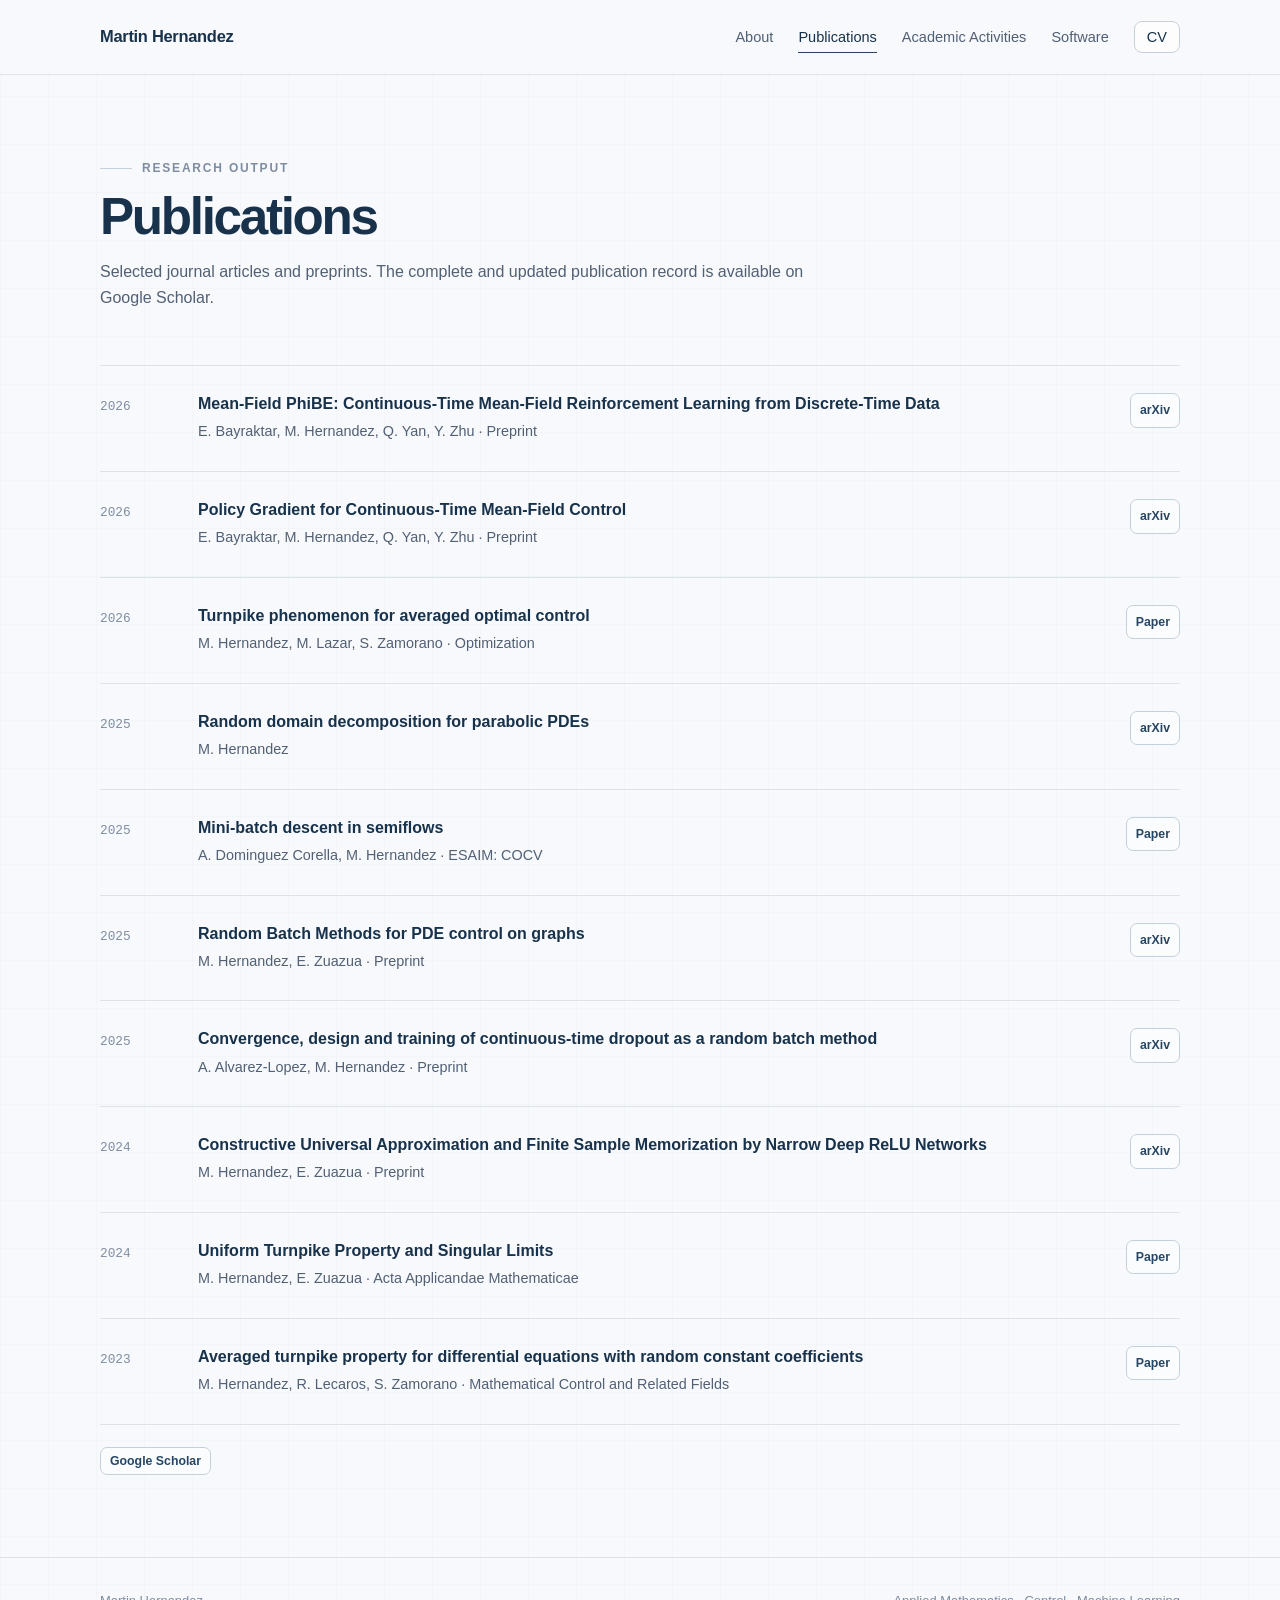
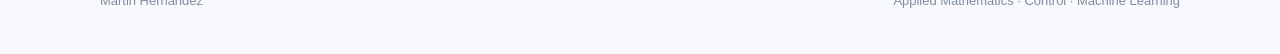
==== publications.html @ 1d77d6fb "Update style webpage" ====
<!DOCTYPE html><html lang="en"><head>
<meta charset="UTF-8"><meta name="viewport" content="width=device-width, initial-scale=1.0">
<meta name="description" content="Martin Hernandez — Applied Mathematics, Control, Machine Learning, and Reinforcement Learning.">
<title>Publications · Martin Hernandez</title><link rel="stylesheet" href="assets/style.css"></head><body><header class="site-header"><div class="site-shell nav">
<a class="brand" href="index.html">Martin Hernandez</a>
<button class="menu-button" aria-label="Open navigation" onclick="toggleMenu()">☰</button>
<ul class="nav-links" id="navLinks">
<li><a href="index.html#top">About</a></li>
<li><a href="publications.html" class="active">Publications</a></li>
<li><a href="academic-activities.html" >Academic Activities</a></li>
<li><a href="software.html" >Software</a></li>
<li><a class="nav-cv" href="https://github.com/Martinshs/Martinshs/blob/main/CV_MARTIN_HS.pdf" target="_blank" rel="noopener">CV</a></li>
</ul></div></header>
<main><div class="site-shell">
<section class="page-hero"><div class="eyebrow">Research output</div><h1>Publications</h1>
<p class="page-intro">Selected journal articles and preprints. The complete and updated publication record is available on Google Scholar.</p></section>
<section class="inner-content"><div class="publication-list">
<article class="publication"><div class="publication-year">2026</div><div><div class="publication-title">Mean-Field PhiBE: Continuous-Time Mean-Field Reinforcement Learning from Discrete-Time Data</div><div class="publication-meta">E. Bayraktar, M. Hernandez, Q. Yan, Y. Zhu · Preprint</div></div><div class="publication-links"><a href="https://arxiv.org/abs/2606.26498" target="_blank">arXiv</a></div></article>
<article class="publication"><div class="publication-year">2026</div><div><div class="publication-title">Policy Gradient for Continuous-Time Mean-Field Control</div><div class="publication-meta">E. Bayraktar, M. Hernandez, Q. Yan, Y. Zhu · Preprint</div></div><div class="publication-links"><a href="https://arxiv.org/abs/2605.20718" target="_blank">arXiv</a></div></article>
<article class="publication"><div class="publication-year">2026</div><div><div class="publication-title">Turnpike phenomenon for averaged optimal control</div><div class="publication-meta">M. Hernandez, M. Lazar, S. Zamorano · Optimization</div></div><div class="publication-links"><a href="https://www.tandfonline.com/doi/abs/10.1080/02331934.2026.2615776" target="_blank">Paper</a></div></article>
<article class="publication"><div class="publication-year">2025</div><div><div class="publication-title">Random domain decomposition for parabolic PDEs</div><div class="publication-meta">M. Hernandez</div></div><div class="publication-links"><a href="https://arxiv.org/abs/2508.21557" target="_blank">arXiv</a></div></article>
<article class="publication"><div class="publication-year">2025</div><div><div class="publication-title">Mini-batch descent in semiflows</div><div class="publication-meta">A. Dominguez Corella, M. Hernandez · ESAIM: COCV</div></div><div class="publication-links"><a href="https://www.esaim-cocv.org/articles/cocv/abs/2025/01/cocv240151/cocv240151.html" target="_blank">Paper</a></div></article>
<article class="publication"><div class="publication-year">2025</div><div><div class="publication-title">Random Batch Methods for PDE control on graphs</div><div class="publication-meta">M. Hernandez, E. Zuazua · Preprint</div></div><div class="publication-links"><a href="https://arxiv.org/abs/2506.11809" target="_blank">arXiv</a></div></article>
<article class="publication"><div class="publication-year">2025</div><div><div class="publication-title">Convergence, design and training of continuous-time dropout as a random batch method</div><div class="publication-meta">A. Alvarez-Lopez, M. Hernandez · Preprint</div></div><div class="publication-links"><a href="https://arxiv.org/abs/2510.13134" target="_blank">arXiv</a></div></article>
<article class="publication"><div class="publication-year">2024</div><div><div class="publication-title">Constructive Universal Approximation and Finite Sample Memorization by Narrow Deep ReLU Networks</div><div class="publication-meta">M. Hernandez, E. Zuazua · Preprint</div></div><div class="publication-links"><a href="https://arxiv.org/abs/2409.06555v2" target="_blank">arXiv</a></div></article>
<article class="publication"><div class="publication-year">2024</div><div><div class="publication-title">Uniform Turnpike Property and Singular Limits</div><div class="publication-meta">M. Hernandez, E. Zuazua · Acta Applicandae Mathematicae</div></div><div class="publication-links"><a href="https://link.springer.com/article/10.1007/s10440-024-00640-7" target="_blank">Paper</a></div></article>
<article class="publication"><div class="publication-year">2023</div><div><div class="publication-title">Averaged turnpike property for differential equations with random constant coefficients</div><div class="publication-meta">M. Hernandez, R. Lecaros, S. Zamorano · Mathematical Control and Related Fields</div></div><div class="publication-links"><a href="https://www.aimsciences.org//article/doi/10.3934/mcrf.2022016" target="_blank">Paper</a></div></article>
</div><div class="section-footer-link"><a class="text-link" href="https://scholar.google.com/citations?user=uMn-o4sAAAAJ&hl=en" target="_blank">Google Scholar</a></div>
</section></div></main><footer><div class="site-shell footer-inner"><div>Martin Hernandez</div><div>Applied Mathematics · Control · Machine Learning</div></div></footer>
<script>function toggleMenu(){document.getElementById("navLinks").classList.toggle("open");}</script></body></html>
---- assets/style.css ----
:root{
  --bg:#f7f9fc;--surface:#ffffff;--surface-soft:#f1f4f8;
  --ink:#1b2738;--ink-soft:#526074;--navy:#274663;--navy-deep:#18324b;
  --steel:#7f8da0;--border:#dbe2ea;--border-strong:#c6d0db;
  --shadow:0 16px 44px rgba(24,50,75,.075);--maxw:1080px;
}
*{box-sizing:border-box;margin:0;padding:0}
html{scroll-behavior:smooth}
body{
  font-family:Inter,ui-sans-serif,-apple-system,BlinkMacSystemFont,"Segoe UI",Helvetica,Arial,sans-serif;
  color:var(--ink);
  background:
    linear-gradient(rgba(39,70,99,.018) 1px,transparent 1px),
    linear-gradient(90deg,rgba(39,70,99,.018) 1px,transparent 1px),
    var(--bg);
  background-size:48px 48px;line-height:1.65;-webkit-font-smoothing:antialiased
}
a{color:inherit;text-decoration:none}
.site-shell{width:min(calc(100% - 42px),var(--maxw));margin:0 auto}
.site-header{
  position:sticky;top:0;z-index:20;background:rgba(247,249,252,.94);
  border-bottom:1px solid rgba(219,226,234,.9);backdrop-filter:blur(16px);-webkit-backdrop-filter:blur(16px)
}
.nav{min-height:74px;display:flex;align-items:center;justify-content:space-between;gap:28px}
.brand{font-size:1.03rem;font-weight:690;letter-spacing:-.018em;white-space:nowrap;color:var(--navy-deep)}
.nav-links{display:flex;align-items:center;gap:25px;list-style:none;color:var(--ink-soft);font-size:.91rem}
.nav-links a{position:relative;transition:color 160ms ease}
.nav-links a::after{
  content:"";position:absolute;left:0;bottom:-8px;width:100%;height:1px;background:var(--navy);
  transform:scaleX(0);transform-origin:left;transition:transform 160ms ease
}
.nav-links a:hover,.nav-links a.active{color:var(--navy-deep)}
.nav-links a:hover::after,.nav-links a.active::after{transform:scaleX(1)}
.nav-cv{padding:7px 12px;border:1px solid var(--border-strong);border-radius:8px;color:var(--navy-deep)!important;background:rgba(255,255,255,.7)}
.nav-cv::after{display:none}
.hero{
  min-height:auto;display:grid;grid-template-columns:minmax(0,1.5fr) minmax(230px,.55fr);
  gap:76px;align-items:center;padding:72px 0 38px
}
.eyebrow{
  display:inline-flex;align-items:center;gap:10px;color:var(--steel);font-size:.75rem;font-weight:650;
  letter-spacing:.15em;text-transform:uppercase;margin-bottom:18px
}
.eyebrow::before{content:"";width:32px;height:1px;background:var(--border-strong)}
h1{
  font-size:clamp(2.50rem,4.9vw,3.85rem);line-height:1.02;letter-spacing:-.045em;
  font-weight:700;color:var(--navy-deep);margin-bottom:20px
}
.hero-role{font-size:clamp(1rem,1.55vw,1.17rem);color:var(--ink-soft);max-width:660px;margin-bottom:26px}
.hero-copy{max-width:690px;color:var(--ink-soft);font-size:1rem;margin-bottom:28px}
.hero-copy strong{color:var(--ink);font-weight:620}
.hero-links{display:flex;flex-wrap:wrap;gap:14px 18px;align-items:center}
.hero-links a{
  display:inline-flex;align-items:center;gap:8px;font-size:.89rem;font-weight:590;color:var(--navy);
  padding-bottom:2px;border-bottom:1px solid var(--border-strong)
}
.hero-links a:hover{color:var(--navy-deep);border-color:var(--navy)}
.portrait-wrap{position:relative;justify-self:end;width:min(100%,292px)}
.portrait-wrap::before{
  content:"";position:absolute;inset:14px -14px -14px 14px;border:1px solid var(--border-strong);
  border-radius:17px;z-index:-1
}
.portrait{
  width:100%;aspect-ratio:.82;object-fit:cover;object-position:50% 30%;display:block;
  border-radius:17px;box-shadow:var(--shadow);filter:saturate(.86) contrast(1.02)
}
.content-section{padding:76px 0;border-top:1px solid var(--border)}
.section-head{display:grid;grid-template-columns:190px 1fr;gap:42px;margin-bottom:36px;align-items:start}
.section-kicker{color:var(--steel);text-transform:uppercase;letter-spacing:.15em;font-size:.74rem;font-weight:650;padding-top:6px}
.section-title{
  font-size:clamp(1.55rem,2.4vw,2.05rem);line-height:1.16;letter-spacing:-.028em;
  color:var(--navy-deep);font-weight:670;max-width:700px
}
.section-copy{color:var(--ink-soft);max-width:730px;margin-top:11px}
.research-list{display:grid;grid-template-columns:repeat(2,minmax(0,1fr));border-top:1px solid var(--border)}
.research-item{padding:25px 28px 27px 0;border-bottom:1px solid var(--border)}
.research-item:nth-child(odd){border-right:1px solid var(--border);padding-right:34px}
.research-item:nth-child(even){padding-left:34px}
.research-number{font-family:ui-monospace,SFMono-Regular,Menlo,Consolas,monospace;color:var(--steel);font-size:.74rem;margin-bottom:9px}
.research-item h3{font-size:1.05rem;color:var(--navy-deep);margin-bottom:6px;font-weight:640}
.research-item p{color:var(--ink-soft);font-size:.93rem}
.page-hero{padding:76px 0 42px}
.page-hero .eyebrow{margin-bottom:13px}
.page-hero h1{font-size:clamp(2.35rem,4vw,3.35rem);margin-bottom:15px}
.page-intro{max-width:720px;color:var(--ink-soft);font-size:1rem}
.inner-content{padding:12px 0 84px}
.publication-list,.timeline{border-top:1px solid var(--border)}
.publication{display:grid;grid-template-columns:76px 1fr auto;gap:22px;padding:27px 0;border-bottom:1px solid var(--border);align-items:start}
.publication-year,.timeline-date{font-family:ui-monospace,SFMono-Regular,Menlo,Consolas,monospace;color:var(--steel);font-size:.8rem;padding-top:3px}
.publication-title{color:var(--navy-deep);font-weight:635;line-height:1.38;margin-bottom:5px}
.publication-meta{color:var(--ink-soft);font-size:.9rem}
.publication-links{display:flex;gap:8px;flex-wrap:wrap;justify-content:flex-end}
.publication-links a,.text-link{font-size:.77rem;font-weight:620;color:var(--navy);border:1px solid var(--border-strong);padding:6px 9px;border-radius:7px;background:rgba(255,255,255,.55)}
.publication-links a:hover,.text-link:hover{background:var(--surface-soft)}
.timeline-row{display:grid;grid-template-columns:150px 1fr;gap:28px;padding:22px 0;border-bottom:1px solid var(--border)}
.timeline-row h3{font-size:1rem;font-weight:630;color:var(--navy-deep);margin-bottom:3px}
.timeline-row p{color:var(--ink-soft);font-size:.92rem}
.software-grid{display:grid;grid-template-columns:repeat(3,minmax(0,1fr));gap:18px}
.software-card{
  background:rgba(255,255,255,.72);border:1px solid var(--border);border-radius:13px;
  overflow:hidden;display:flex;flex-direction:column;
  min-height:330px;transition:transform 170ms ease,border-color 170ms ease,background 170ms ease,box-shadow 170ms ease
}
.software-card:hover{
  transform:translateY(-3px);border-color:#b8c3d0;background:var(--surface);
  box-shadow:0 12px 30px rgba(24,50,75,.065)
}
.software-media{
  width:100%;aspect-ratio:16/10;background:#eef2f6;border-bottom:1px solid var(--border);
  display:flex;align-items:center;justify-content:center;overflow:hidden
}
.software-media img{
  width:100%;height:100%;display:block;object-fit:contain;background:#f6f8fb
}
.software-copy{
  padding:19px 20px 18px;display:flex;flex:1;flex-direction:column
}
.software-card h3{font-size:1rem;color:var(--navy-deep);margin-bottom:8px;font-weight:635}
.software-card p{color:var(--ink-soft);font-size:.89rem}
.software-card span{
  margin-top:auto;padding-top:18px;color:var(--steel);
  font-family:ui-monospace,SFMono-Regular,Menlo,Consolas,monospace;font-size:.74rem
}
.section-footer-link{margin-top:22px}
footer{border-top:1px solid var(--border);padding:32px 0 42px;color:var(--steel);font-size:.81rem}
.footer-inner{display:flex;justify-content:space-between;gap:20px;flex-wrap:wrap}
.menu-button{display:none;width:40px;height:40px;border:1px solid var(--border);border-radius:8px;background:rgba(255,255,255,.7);color:var(--navy-deep);font-size:1.1rem;cursor:pointer}
@media(max-width:860px){
  .menu-button{display:inline-grid;place-items:center}.nav{min-height:68px;position:relative}
  .nav-links{position:absolute;left:0;right:0;top:68px;display:none;flex-direction:column;align-items:flex-start;gap:0;padding:12px 0 18px;background:rgba(247,249,252,.98);border-bottom:1px solid var(--border)}
  .nav-links.open{display:flex}.nav-links li{width:100%}.nav-links a{display:block;width:100%;padding:10px 0}.nav-links a::after{display:none}
  .nav-cv{border:0;border-radius:0;background:transparent;padding-left:0}
  .hero{min-height:auto;grid-template-columns:1fr;gap:38px;padding:54px 0 38px}
  .portrait-wrap{justify-self:start;width:min(68vw,285px)}
  .section-head{grid-template-columns:1fr;gap:8px}.research-list{grid-template-columns:1fr}
  .research-item:nth-child(odd){border-right:0;padding-right:0}.research-item:nth-child(even){padding-left:0}
  .publication{grid-template-columns:64px 1fr}.publication-links{grid-column:2;justify-content:flex-start}
  .software-grid{grid-template-columns:1fr}
}
@media(max-width:560px){
  .site-shell{width:min(calc(100% - 28px),var(--maxw))}h1{font-size:2.75rem}.hero{padding-top:46px}
  .content-section{padding:62px 0}.publication{grid-template-columns:1fr;gap:8px}.publication-links{grid-column:1}
  .timeline-row{grid-template-columns:1fr;gap:5px}
}
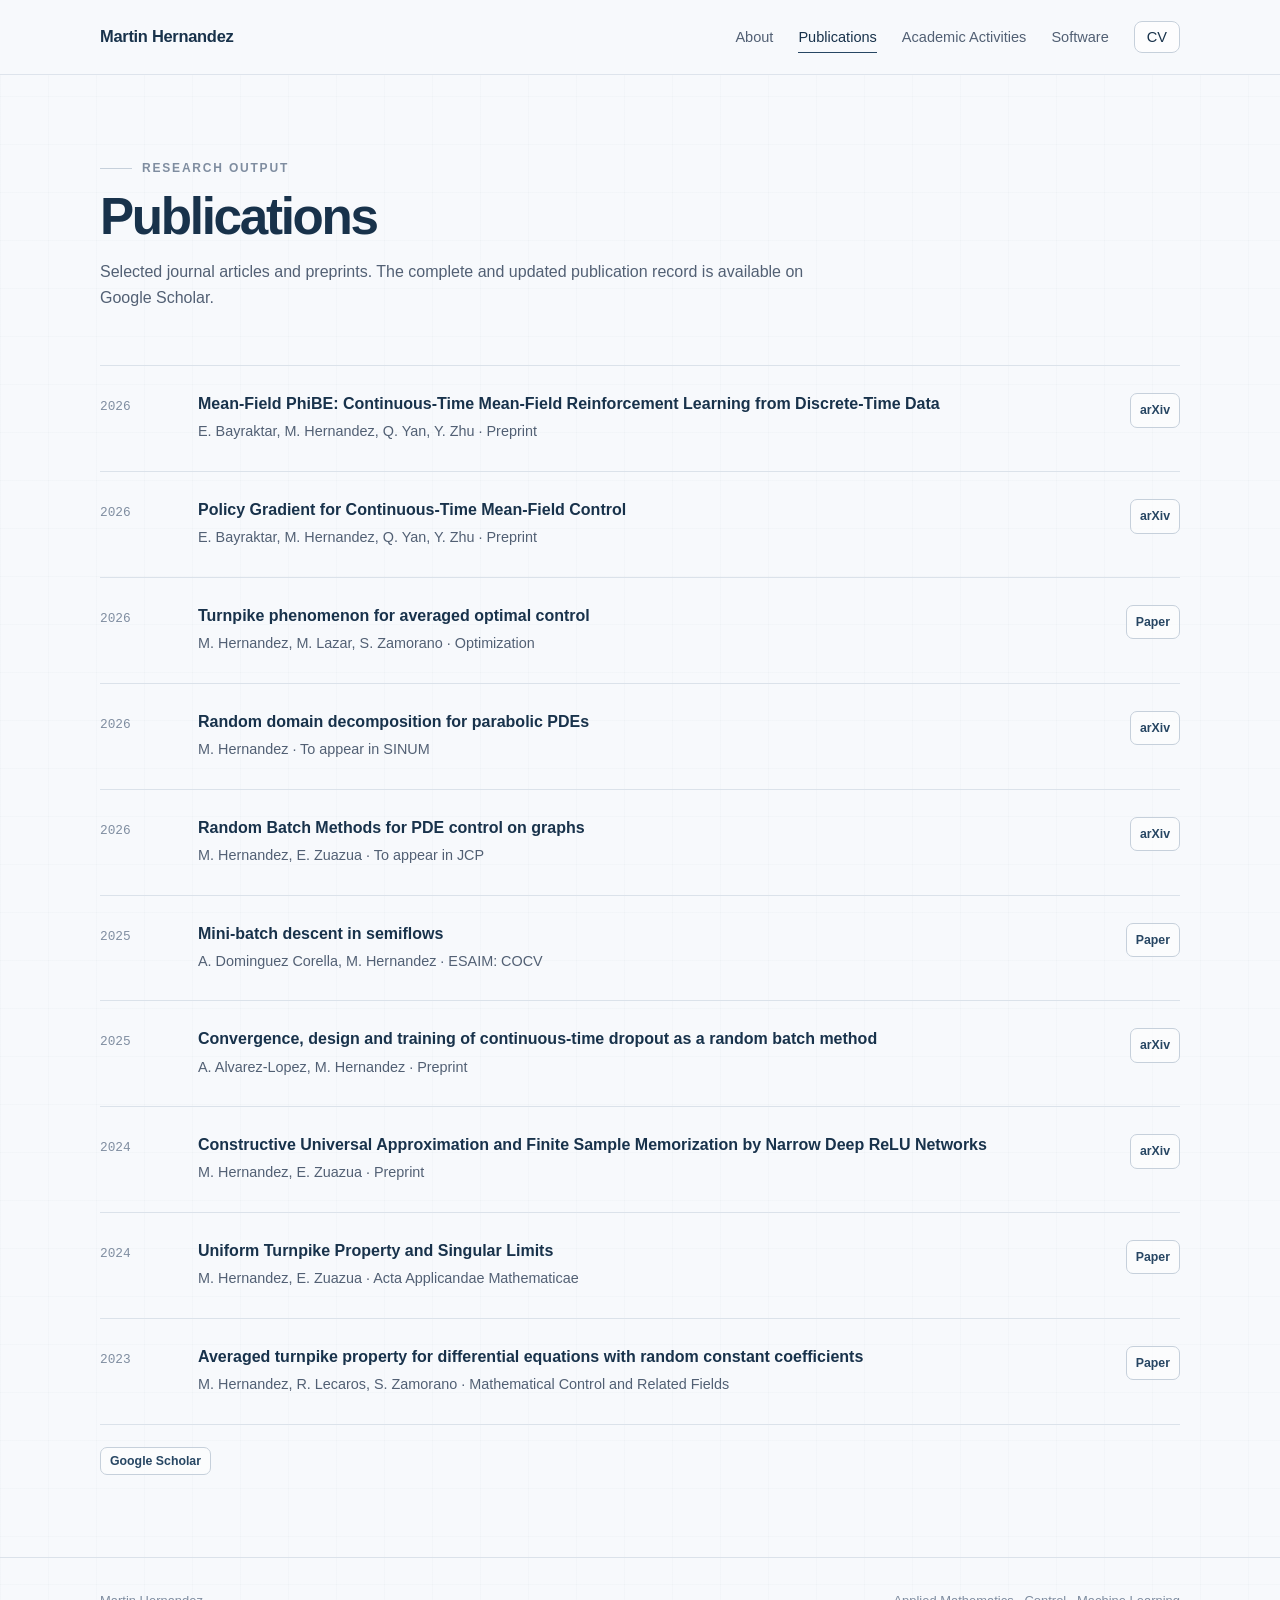
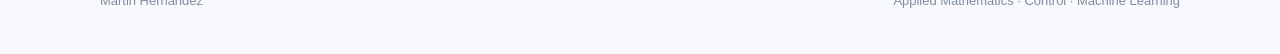
==== commit 6fead5c5: "update publications" ====
--- a/publications.html
+++ b/publications.html
@@ -18,9 +18,9 @@
 <article class="publication"><div class="publication-year">2026</div><div><div class="publication-title">Mean-Field PhiBE: Continuous-Time Mean-Field Reinforcement Learning from Discrete-Time Data</div><div class="publication-meta">E. Bayraktar, M. Hernandez, Q. Yan, Y. Zhu · Preprint</div></div><div class="publication-links"><a href="https://arxiv.org/abs/2606.26498" target="_blank">arXiv</a></div></article>
 <article class="publication"><div class="publication-year">2026</div><div><div class="publication-title">Policy Gradient for Continuous-Time Mean-Field Control</div><div class="publication-meta">E. Bayraktar, M. Hernandez, Q. Yan, Y. Zhu · Preprint</div></div><div class="publication-links"><a href="https://arxiv.org/abs/2605.20718" target="_blank">arXiv</a></div></article>
 <article class="publication"><div class="publication-year">2026</div><div><div class="publication-title">Turnpike phenomenon for averaged optimal control</div><div class="publication-meta">M. Hernandez, M. Lazar, S. Zamorano · Optimization</div></div><div class="publication-links"><a href="https://www.tandfonline.com/doi/abs/10.1080/02331934.2026.2615776" target="_blank">Paper</a></div></article>
-<article class="publication"><div class="publication-year">2025</div><div><div class="publication-title">Random domain decomposition for parabolic PDEs</div><div class="publication-meta">M. Hernandez</div></div><div class="publication-links"><a href="https://arxiv.org/abs/2508.21557" target="_blank">arXiv</a></div></article>
+<article class="publication"><div class="publication-year">2026</div><div><div class="publication-title">Random domain decomposition for parabolic PDEs</div><div class="publication-meta">M. Hernandez · To appear in SINUM</div></div><div class="publication-links"><a href="https://arxiv.org/abs/2508.21557" target="_blank">arXiv</a></div></article>
+<article class="publication"><div class="publication-year">2026</div><div><div class="publication-title">Random Batch Methods for PDE control on graphs</div><div class="publication-meta">M. Hernandez, E. Zuazua · To appear in JCP</div></div><div class="publication-links"><a href="https://arxiv.org/abs/2506.11809" target="_blank">arXiv</a></div></article>
 <article class="publication"><div class="publication-year">2025</div><div><div class="publication-title">Mini-batch descent in semiflows</div><div class="publication-meta">A. Dominguez Corella, M. Hernandez · ESAIM: COCV</div></div><div class="publication-links"><a href="https://www.esaim-cocv.org/articles/cocv/abs/2025/01/cocv240151/cocv240151.html" target="_blank">Paper</a></div></article>
-<article class="publication"><div class="publication-year">2025</div><div><div class="publication-title">Random Batch Methods for PDE control on graphs</div><div class="publication-meta">M. Hernandez, E. Zuazua · Preprint</div></div><div class="publication-links"><a href="https://arxiv.org/abs/2506.11809" target="_blank">arXiv</a></div></article>
 <article class="publication"><div class="publication-year">2025</div><div><div class="publication-title">Convergence, design and training of continuous-time dropout as a random batch method</div><div class="publication-meta">A. Alvarez-Lopez, M. Hernandez · Preprint</div></div><div class="publication-links"><a href="https://arxiv.org/abs/2510.13134" target="_blank">arXiv</a></div></article>
 <article class="publication"><div class="publication-year">2024</div><div><div class="publication-title">Constructive Universal Approximation and Finite Sample Memorization by Narrow Deep ReLU Networks</div><div class="publication-meta">M. Hernandez, E. Zuazua · Preprint</div></div><div class="publication-links"><a href="https://arxiv.org/abs/2409.06555v2" target="_blank">arXiv</a></div></article>
 <article class="publication"><div class="publication-year">2024</div><div><div class="publication-title">Uniform Turnpike Property and Singular Limits</div><div class="publication-meta">M. Hernandez, E. Zuazua · Acta Applicandae Mathematicae</div></div><div class="publication-links"><a href="https://link.springer.com/article/10.1007/s10440-024-00640-7" target="_blank">Paper</a></div></article>
